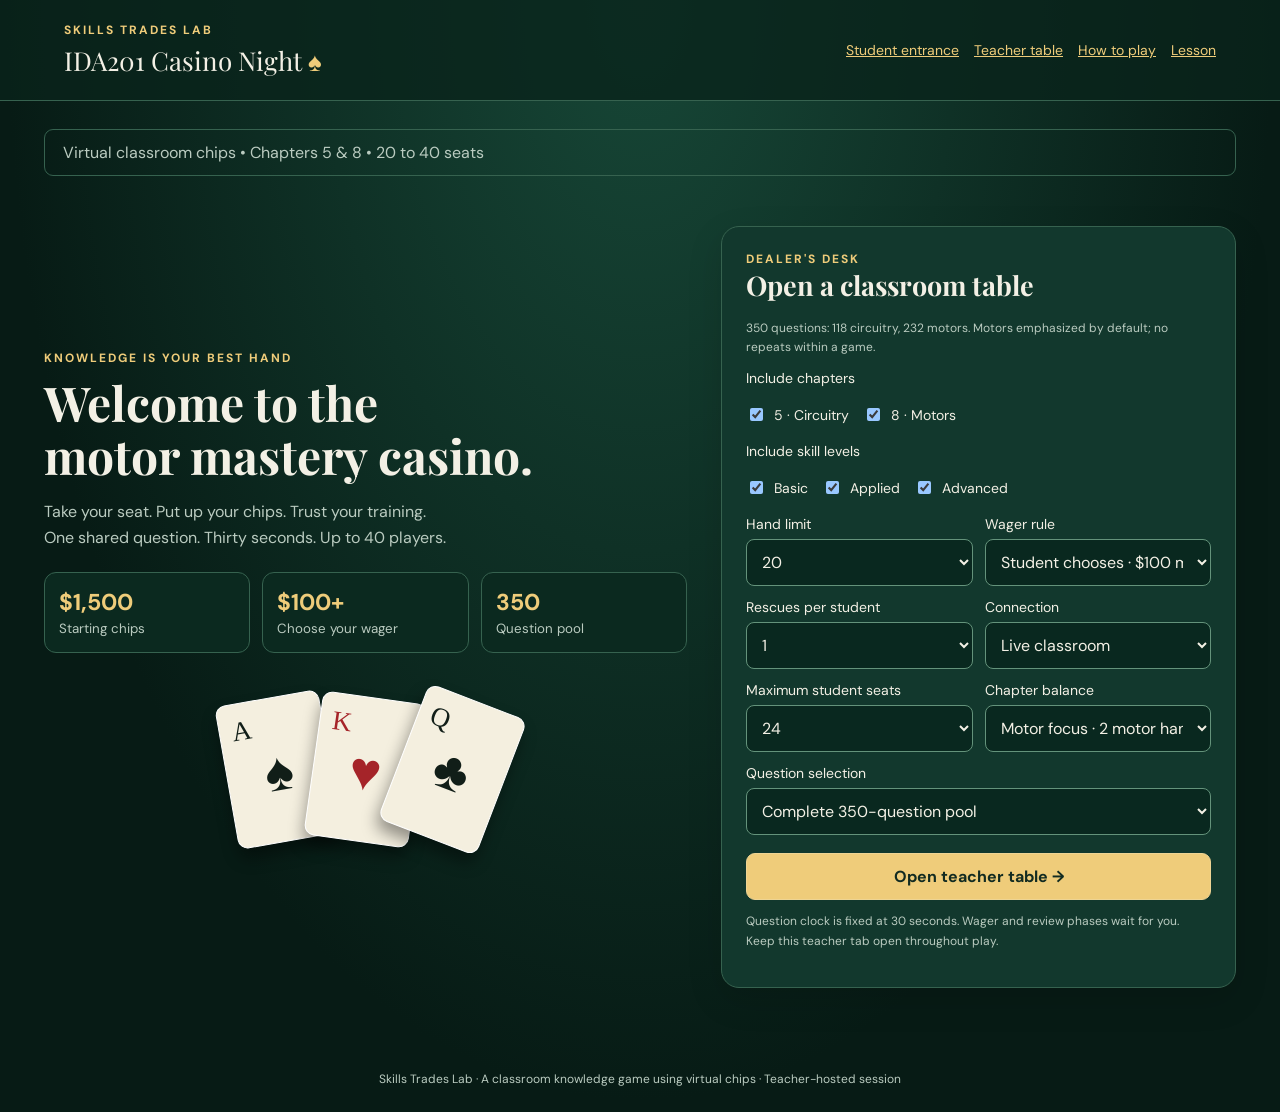
==== teacher.html @ 728e53bc "Add 350-question IDA201 casino game with 20–40 seats and motor teaching lesson" ====
<!doctype html><html lang="en"><head><meta charset="utf-8"><meta name="viewport" content="width=device-width,initial-scale=1"><meta name="theme-color" content="#12382d"><title>IDA201 Casino Night | Skills Trades Lab</title><link rel="stylesheet" href="styles.css"></head><body>
<header><div class="brand">SKILLS TRADES LAB<b>IDA201 Casino Night <span style="color:var(--gold)">♠</span></b></div><nav><a href="index.html">Student entrance</a><a href="teacher.html">Teacher table</a><a href="guide.html">How to play</a><a href="lesson.html">Lesson</a></nav></header>
<main><div id="notice" class="status" role="status" aria-live="polite">Virtual classroom chips • Chapters 5 &amp; 8 • 20 to 40 seats</div>
<section id="entrance"><div class="hero"><div><div class="eyebrow">Knowledge is your best hand</div><h1>Welcome to the<br>motor mastery casino.</h1><p class="muted">Take your seat. Put up your chips. Trust your training.<br>One shared question. Thirty seconds. Up to 40 players.</p><div class="stats"><div class="stat"><strong>$1,500</strong><small>Starting chips</small></div><div class="stat"><strong>$100+</strong><small>Choose your wager</small></div><div class="stat"><strong>350</strong><small>Question pool</small></div></div><div class="card-art" aria-hidden="true"><div class="playing-card">A<span class="suit">♠</span></div><div class="playing-card">K<span class="suit">♥</span></div><div class="playing-card">Q<span class="suit">♣</span></div></div></div>
<div class="panel" id="student-entry"><div class="eyebrow">Student entrance</div><h2>Join the table</h2><label for="student-name">Name or initials</label><input id="student-name" maxlength="24" autocomplete="nickname" placeholder="e.g. Jordan T."><label for="room-input">Room code</label><input id="room-input" maxlength="8" placeholder="Enter teacher's 8-character code" style="text-transform:uppercase"><label for="student-transport">Connection</label><select id="student-transport"><option value="peer">Live classroom · separate devices</option><option value="local">Same computer · tab test</option></select><button id="join" style="width:100%;margin-top:18px">Take my seat →</button><p class="tiny muted">Use the teacher's connection setting. Keep this tab open. Rejoining from the same tab restores your seat.</p></div>
<div class="panel hidden" id="teacher-entry"><div class="eyebrow">Dealer's desk</div><h2>Open a classroom table</h2><p class="tiny muted">350 questions: 118 circuitry, 232 motors. Motors emphasized by default; no repeats within a game.</p><label>Include chapters</label><div class="checks"><label><input type="checkbox" name="chapter" value="5" checked>5 · Circuitry</label><label><input type="checkbox" name="chapter" value="8" checked>8 · Motors</label></div><label>Include skill levels</label><div class="checks"><label><input type="checkbox" name="level" value="Basic" checked>Basic</label><label><input type="checkbox" name="level" value="Applied" checked>Applied</label><label><input type="checkbox" name="level" value="Advanced" checked>Advanced</label></div><div class="row"><div><label for="round-count">Hand limit</label><select id="round-count"><option>10</option><option selected>20</option><option>30</option><option>40</option><option>50</option></select></div><div><label for="wager-mode">Wager rule</label><select id="wager-mode"><option value="choice">Student chooses · $100 minimum</option><option value="fixed">Fixed $100 per hand</option></select></div></div><div class="row"><div><label for="rescue-limit">Rescues per student</label><select id="rescue-limit"><option selected>1</option><option>2</option><option>3</option></select></div><div><label for="teacher-transport">Connection</label><select id="teacher-transport"><option value="peer">Live classroom</option><option value="local">Same-computer test</option></select></div></div><div class="row"><div><label for="seat-capacity">Maximum student seats</label><select id="seat-capacity"><option>20</option><option selected>24</option><option>30</option><option>40</option></select></div><div><label for="chapter-mix">Chapter balance</label><select id="chapter-mix"><option value="motors">Motor focus · 2 motor hands to 1 circuitry</option><option value="even">Even chapter rotation</option></select></div></div><label for="question-source">Question selection</label><select id="question-source"><option value="all">Complete 350-question pool</option><option value="review">Uploaded review · 78 questions</option><option value="extra">New extra questions · 48 questions</option><option value="previous">Previous lesson pool · 224 questions</option></select><button id="host" style="width:100%;margin-top:18px">Open teacher table →</button><p class="tiny muted">Question clock is fixed at 30 seconds. Wager and review phases wait for you. Keep this teacher tab open throughout play.</p></div></div></section>
<section id="game" class="hidden"><div class="room-top"><div><div class="eyebrow">Table code</div><div id="room-code" class="room-code"></div></div><div><b id="phase-name"></b><div class="muted" id="hand-count"></div></div><div class="row"><button id="copy-link" class="secondary">Copy student link</button><button id="fullscreen" class="secondary">Full screen</button></div></div><div id="teacher-controls" class="controls hidden"><button id="start">Start game</button><button id="deal">Deal question</button><button id="next">Next hand</button><button id="export" class="secondary">Export results CSV</button><button id="end" class="danger">End game</button></div>
<div class="board"><div><div class="question-panel"><div class="meta"><div id="question-meta"></div><div id="timer" class="timer">♠</div></div><h2 id="question-title" class="question-title">Take a seat at the table.</h2><div id="answers" class="answers"></div><div id="question-note" class="result-note hidden"></div><div id="wager-panel" class="hidden"><label for="wager">Your wager</label><div class="row"><input id="wager" type="number" min="100" step="50" value="100"><button id="pledge">Put up $100</button></div><p class="tiny muted">Wagers lock before the question is revealed. If you do not lock a wager, the teacher's deal automatically commits $100.</p></div><div id="rescue-panel"></div></div><h3 style="margin-top:22px">CLASS ROSTER <small>Scroll to see all seats</small></h3><div id="seats" class="players" role="region" aria-label="Class roster" tabindex="0"></div></div><aside><div class="panel"><div class="eyebrow" id="wallet-title">Your chips</div><div class="balance" id="wallet">$1,500</div><p class="muted tiny" id="wallet-note">Learning chips only.</p><h3>HOUSE RULES</h3><p class="tiny muted">Correct: stake returned + matching profit.<br>Applied bonus: +$50.<br>Advanced bonus: +$100.<br>Wrong or timeout: wager lost.<br>Less than $100: out until rescued.</p><details><summary>Rescue rule</summary><p class="tiny">Between hands, an active student can voluntarily give an eliminated student half of current net winnings above the original $1,500. It must restore the recipient to at least $100. Default: one rescue per student.</p></details><h3>TABLE ACTIVITY</h3><ul id="ledger" class="ledger"></ul></div></aside></div><div id="summary" class="panel hidden" style="margin-top:20px"></div></section>
</main><footer>Skills Trades Lab · A classroom knowledge game using virtual chips · Teacher-hosted session</footer><script src="engine.js"></script><script src="vendor/peerjs.min.js"></script><script src="app.js"></script></body></html>
---- styles.css ----
@import url('https://fonts.googleapis.com/css2?family=DM+Sans:wght@400;500;600;700&family=Playfair+Display:wght@600;700&display=swap');
:root{color-scheme:dark;--ink:#f3f0e5;--muted:#bacbc0;--gold:#efcc7a;--panel:#12382d;--line:#36624f;--red:#ffaaaa}*{box-sizing:border-box}body{margin:0;background:radial-gradient(ellipse at 50% 0,#174737,#071b15 70%);color:var(--ink);font:16px 'DM Sans',system-ui,sans-serif;min-height:100vh}header{display:flex;justify-content:space-between;align-items:center;gap:15px;padding:22px 5%;border-bottom:1px solid var(--line);background:#09231bcc}.brand{font-weight:700;letter-spacing:2px;font-size:12px;color:var(--gold)}.brand b{display:block;color:var(--ink);font:26px 'Playfair Display',Georgia,serif;letter-spacing:0;margin-top:5px}nav{display:flex;gap:15px;font-size:14px}a{color:var(--gold)}main{max-width:1240px;margin:auto;padding:28px 24px}h1,h2{font-family:'Playfair Display',Georgia,serif}h1{font-size:48px;margin:10px 0 15px;line-height:1.12}h2{font-size:27px;margin:0 0 16px}h3{font-size:15px;letter-spacing:.7px;margin:10px 0}.eyebrow{font-size:12px;letter-spacing:2px;text-transform:uppercase;color:var(--gold);font-weight:700}.muted,small{color:var(--muted)}p{line-height:1.6}.hero{display:grid;grid-template-columns:1.25fr 1fr;gap:34px;align-items:center;padding:30px 0}.panel{border:1px solid var(--line);border-radius:18px;background:var(--panel);padding:24px;box-shadow:0 12px 35px #0002}.card-art{display:flex;justify-content:center;gap:0;padding:22px}.playing-card{width:105px;height:145px;border-radius:10px;background:#f4efdf;color:#111e18;padding:12px;font:27px Georgia;border:1px solid #fff;box-shadow:0 10px 16px #0006;transform:rotate(-10deg)}.playing-card:nth-child(2){transform:rotate(8deg);margin-left:-18px;color:#a52429}.playing-card:nth-child(3){transform:rotate(21deg);margin-left:-18px}.suit{display:block;text-align:center;font-size:54px}.chip{display:inline-block;background:#112c23;border:2px dashed var(--gold);border-radius:50%;padding:22px 12px;font-weight:700;color:var(--gold)}.stats{display:grid;grid-template-columns:repeat(3,1fr);gap:12px;margin:22px 0}.stat{border:1px solid var(--line);border-radius:12px;padding:14px;background:#0b291f}.stat strong{display:block;font-size:23px;color:var(--gold)}label{display:block;margin:12px 0 6px;font-size:14px}input,select,button{font:inherit}input,select{width:100%;background:#09281f;border:1px solid #64937b;border-radius:8px;color:var(--ink);padding:11px}button,.button{border:1px solid #eed494;background:var(--gold);color:#122b21;padding:12px 18px;border-radius:9px;font-weight:700;cursor:pointer;text-decoration:none;display:inline-block}button:hover{filter:brightness(1.1)}button:disabled{opacity:.45;cursor:not-allowed}.secondary{background:#173f31;color:var(--ink);border-color:#64816b}.danger{background:#592a2b;color:#fff;border-color:#a46d68}.row{display:flex;gap:12px;align-items:center;flex-wrap:wrap}.row>*{flex:1}.checks{display:flex;gap:14px;flex-wrap:wrap}.checks label{display:flex;gap:8px;align-items:center}.checks input{width:auto}.status{border:1px solid var(--line);padding:12px 18px;border-radius:9px;color:var(--muted);margin-bottom:20px}.error{border-color:#d88484;color:#ffc4c4;background:#4d282a}.room-top{display:flex;justify-content:space-between;align-items:center;gap:16px;margin-bottom:24px}.room-code{color:var(--gold);letter-spacing:4px;font-size:28px;font-weight:700}.board{display:grid;grid-template-columns:1fr 330px;gap:22px}.question-panel{background:radial-gradient(ellipse at center,#1b503b,#0f3025);border:2px solid #b28b46;border-radius:24px;padding:30px;min-height:395px}.question-title{font:27px/1.4 'DM Sans',sans-serif;letter-spacing:0;margin:22px 0}.answers{display:grid;grid-template-columns:1fr 1fr;gap:12px}.answer{text-align:left;background:#f0ebdd;color:#14291e;border:2px solid transparent;min-height:72px;display:flex;align-items:center;gap:12px}.answer b{background:#d9d4c3;min-width:30px;height:30px;border-radius:50%;text-align:center;padding:4px}.answer.selected{border-color:#f9d25d;background:#dfc47e}.answer.correct{background:#c1e7c2;border-color:#74b77b}.answer.wrong{background:#f3b5b4}.answer:disabled{opacity:1;cursor:default}.timer{width:64px;height:64px;display:grid;place-items:center;font-size:28px;border:3px solid var(--gold);border-radius:50%;color:var(--gold);font-weight:700}.timer.urgent{border-color:var(--red);color:var(--red)}.meta{display:flex;align-items:center;justify-content:space-between;gap:10px}.badge{display:inline-block;border:1px solid #66856a;border-radius:20px;padding:5px 10px;font-size:12px;margin-right:5px}.balance{font-size:40px;letter-spacing:-1px;color:var(--gold);font-weight:700}.players{display:grid;grid-template-columns:repeat(4,1fr);gap:12px;margin-top:22px}.seat{background:#102e24;border:1px solid var(--line);border-radius:14px;padding:16px;min-height:145px}.seat.mine{border-color:var(--gold)}.seat.out{border-color:#ac6262;background:#382526}.seat .money{display:block;color:var(--gold);font-weight:700;font-size:23px;margin:8px 0}.seat small{font-size:12px}.ledger{list-style:none;padding:0;font-size:13px}.ledger li{padding:9px 0;border-bottom:1px solid var(--line)}.result-note{border-left:3px solid var(--gold);padding:12px 16px;background:#0b2a1f;margin-top:18px;line-height:1.6}.controls{display:flex;gap:10px;flex-wrap:wrap;margin:16px 0}.controls button{flex:1}.hidden{display:none!important}footer{text-align:center;padding:25px;color:var(--muted);font-size:12px}.table-scroll{overflow:auto}table{width:100%;border-collapse:collapse;font-size:14px}th,td{padding:10px;text-align:left;border-bottom:1px solid var(--line)}details{padding:14px 0}summary{cursor:pointer;color:var(--gold)}.leader{background:#204731}.tiny{font-size:12px}#notice{white-space:pre-wrap}button:focus-visible,a:focus-visible,input:focus-visible,select:focus-visible{outline:3px solid #fff;outline-offset:3px} @media(max-width:850px){.hero,.board{grid-template-columns:1fr}.players{grid-template-columns:repeat(2,1fr)}.board aside{order:-1}.board aside .panel{padding:15px}.balance{font-size:28px}h1{font-size:38px}.card-art{padding:5px}.hero{padding:5px 0}.stats{margin:12px 0}}@media(max-width:540px){.answers{grid-template-columns:1fr}main{padding:20px 14px}.question-panel{padding:20px}.question-title{font-size:22px}header{padding:16px}.brand b{font-size:20px}nav{gap:8px;font-size:12px}.room-top{flex-wrap:wrap}.stats .stat{padding:10px}.stat strong{font-size:20px}}

#seats{max-height:460px;overflow:auto;scrollbar-color:var(--gold) var(--panel);padding-right:6px}.seat{min-height:130px}.question-panel{min-height:420px}.lesson-page{max-width:980px}.lesson-page .panel{margin-bottom:22px}.lesson-page h2{margin-top:22px}.lesson-page table{min-width:600px}.lesson-page p{line-height:1.65}

@media print{@page{size:letter portrait;margin:.65in}body{background:#fff!important;color:#000!important;font-size:11pt}header,footer,button{display:none!important}main.lesson-page{max-width:none;padding:0}.lesson-page .panel{background:#fff;color:#000;border:0;box-shadow:none;padding:0;break-after:page}.lesson-page .panel:last-child{break-after:auto}.lesson-page p{line-height:1.2}.lesson-page h2,.lesson-page h3,.lesson-page .eyebrow,.lesson-page .muted,.lesson-page a{color:#000!important}.lesson-page table{min-width:0;font-size:9pt}.lesson-page td,.lesson-page th{padding:6px;border-color:#ccc}.lesson-page details{display:block}.table-scroll{overflow:visible}}
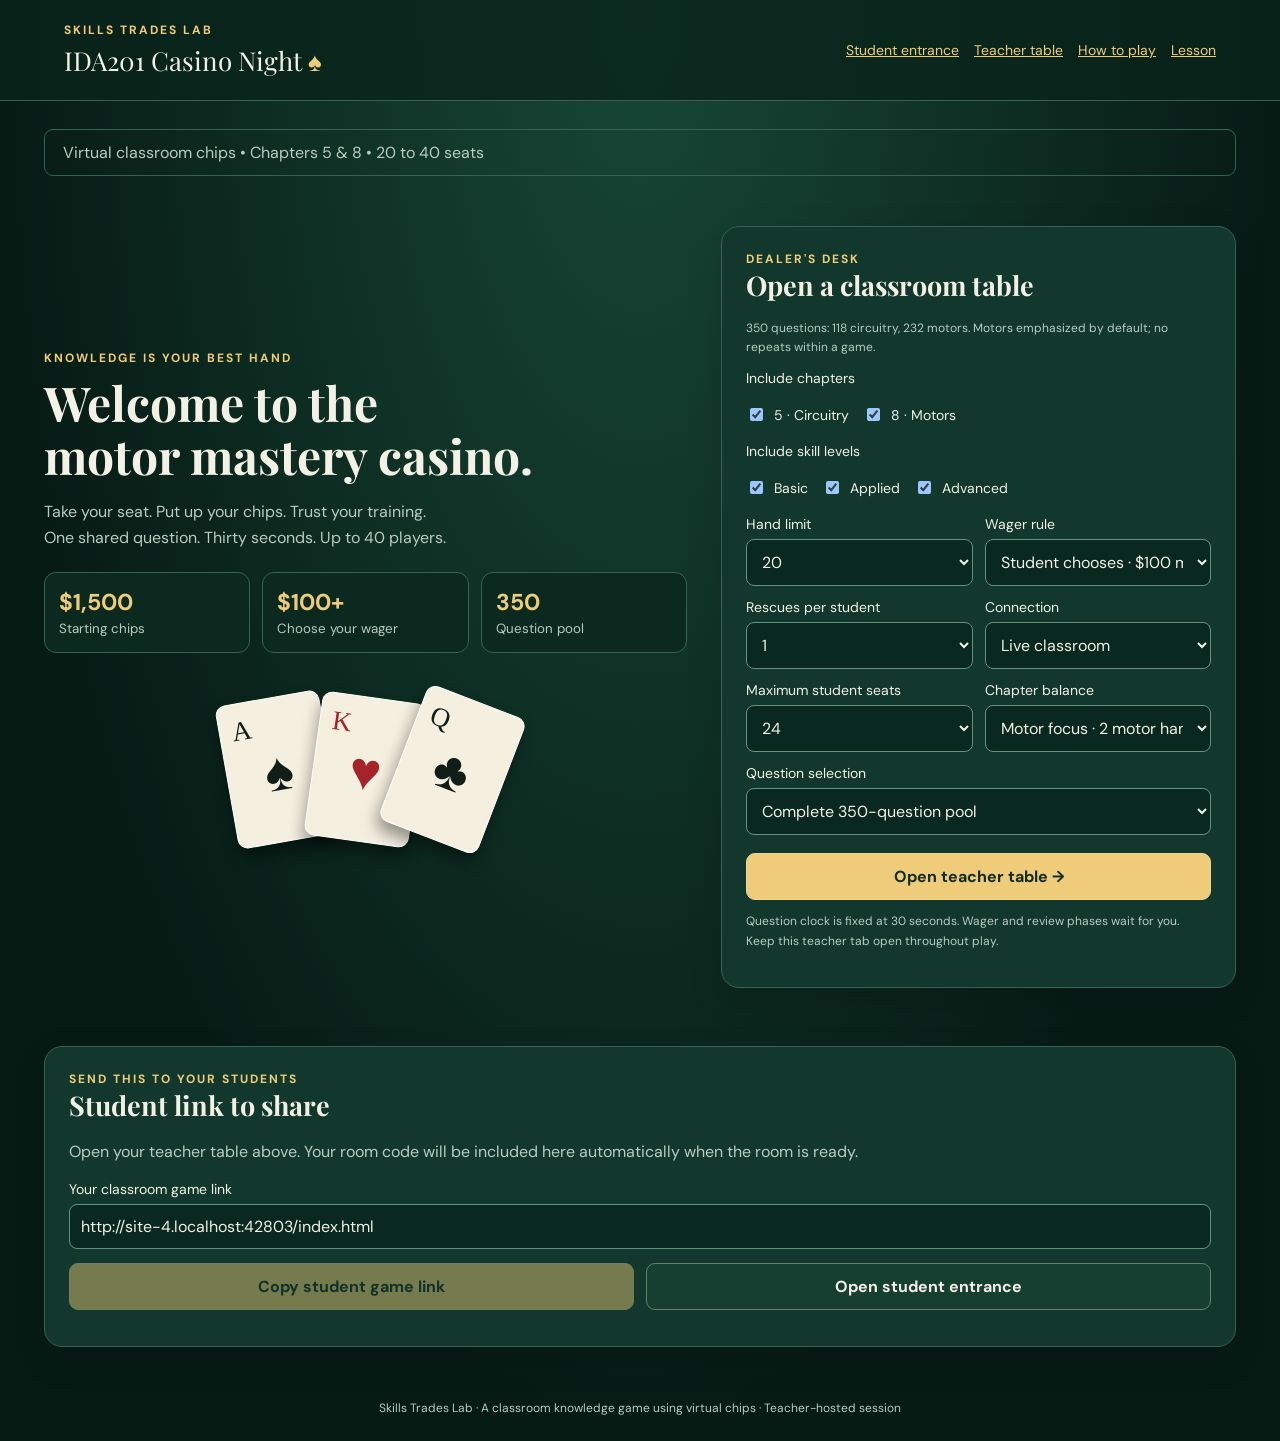
==== commit 0c1b9aef: "Add student sharing link panel below the teacher table" ====
--- a/teacher.html
+++ b/teacher.html
@@ -6,4 +6,5 @@
 <div class="panel hidden" id="teacher-entry"><div class="eyebrow">Dealer's desk</div><h2>Open a classroom table</h2><p class="tiny muted">350 questions: 118 circuitry, 232 motors. Motors emphasized by default; no repeats within a game.</p><label>Include chapters</label><div class="checks"><label><input type="checkbox" name="chapter" value="5" checked>5 · Circuitry</label><label><input type="checkbox" name="chapter" value="8" checked>8 · Motors</label></div><label>Include skill levels</label><div class="checks"><label><input type="checkbox" name="level" value="Basic" checked>Basic</label><label><input type="checkbox" name="level" value="Applied" checked>Applied</label><label><input type="checkbox" name="level" value="Advanced" checked>Advanced</label></div><div class="row"><div><label for="round-count">Hand limit</label><select id="round-count"><option>10</option><option selected>20</option><option>30</option><option>40</option><option>50</option></select></div><div><label for="wager-mode">Wager rule</label><select id="wager-mode"><option value="choice">Student chooses · $100 minimum</option><option value="fixed">Fixed $100 per hand</option></select></div></div><div class="row"><div><label for="rescue-limit">Rescues per student</label><select id="rescue-limit"><option selected>1</option><option>2</option><option>3</option></select></div><div><label for="teacher-transport">Connection</label><select id="teacher-transport"><option value="peer">Live classroom</option><option value="local">Same-computer test</option></select></div></div><div class="row"><div><label for="seat-capacity">Maximum student seats</label><select id="seat-capacity"><option>20</option><option selected>24</option><option>30</option><option>40</option></select></div><div><label for="chapter-mix">Chapter balance</label><select id="chapter-mix"><option value="motors">Motor focus · 2 motor hands to 1 circuitry</option><option value="even">Even chapter rotation</option></select></div></div><label for="question-source">Question selection</label><select id="question-source"><option value="all">Complete 350-question pool</option><option value="review">Uploaded review · 78 questions</option><option value="extra">New extra questions · 48 questions</option><option value="previous">Previous lesson pool · 224 questions</option></select><button id="host" style="width:100%;margin-top:18px">Open teacher table →</button><p class="tiny muted">Question clock is fixed at 30 seconds. Wager and review phases wait for you. Keep this teacher tab open throughout play.</p></div></div></section>
 <section id="game" class="hidden"><div class="room-top"><div><div class="eyebrow">Table code</div><div id="room-code" class="room-code"></div></div><div><b id="phase-name"></b><div class="muted" id="hand-count"></div></div><div class="row"><button id="copy-link" class="secondary">Copy student link</button><button id="fullscreen" class="secondary">Full screen</button></div></div><div id="teacher-controls" class="controls hidden"><button id="start">Start game</button><button id="deal">Deal question</button><button id="next">Next hand</button><button id="export" class="secondary">Export results CSV</button><button id="end" class="danger">End game</button></div>
 <div class="board"><div><div class="question-panel"><div class="meta"><div id="question-meta"></div><div id="timer" class="timer">♠</div></div><h2 id="question-title" class="question-title">Take a seat at the table.</h2><div id="answers" class="answers"></div><div id="question-note" class="result-note hidden"></div><div id="wager-panel" class="hidden"><label for="wager">Your wager</label><div class="row"><input id="wager" type="number" min="100" step="50" value="100"><button id="pledge">Put up $100</button></div><p class="tiny muted">Wagers lock before the question is revealed. If you do not lock a wager, the teacher's deal automatically commits $100.</p></div><div id="rescue-panel"></div></div><h3 style="margin-top:22px">CLASS ROSTER <small>Scroll to see all seats</small></h3><div id="seats" class="players" role="region" aria-label="Class roster" tabindex="0"></div></div><aside><div class="panel"><div class="eyebrow" id="wallet-title">Your chips</div><div class="balance" id="wallet">$1,500</div><p class="muted tiny" id="wallet-note">Learning chips only.</p><h3>HOUSE RULES</h3><p class="tiny muted">Correct: stake returned + matching profit.<br>Applied bonus: +$50.<br>Advanced bonus: +$100.<br>Wrong or timeout: wager lost.<br>Less than $100: out until rescued.</p><details><summary>Rescue rule</summary><p class="tiny">Between hands, an active student can voluntarily give an eliminated student half of current net winnings above the original $1,500. It must restore the recipient to at least $100. Default: one rescue per student.</p></details><h3>TABLE ACTIVITY</h3><ul id="ledger" class="ledger"></ul></div></aside></div><div id="summary" class="panel hidden" style="margin-top:20px"></div></section>
-</main><footer>Skills Trades Lab · A classroom knowledge game using virtual chips · Teacher-hosted session</footer><script src="engine.js"></script><script src="vendor/peerjs.min.js"></script><script src="app.js"></script></body></html>
+<section id="student-share" class="panel" style="margin-top:28px" aria-labelledby="student-share-title"><div class="eyebrow">Send this to your students</div><h2 id="student-share-title">Student link to share</h2><p id="student-share-hint" class="muted">Open your teacher table above. Your room code will be included here automatically when the room is ready.</p><label for="student-share-url">Your classroom game link</label><input id="student-share-url" type="url" readonly spellcheck="false" aria-describedby="student-share-hint"><div class="row" style="margin-top:14px"><button id="copy-student-bottom" disabled>Copy student game link</button><a id="open-student-bottom" class="button secondary" target="_blank" rel="noopener noreferrer" style="text-align:center">Open student entrance</a></div><p id="student-share-status" role="status" aria-live="polite" class="tiny"></p></section>
+</main><footer>Skills Trades Lab · A classroom knowledge game using virtual chips · Teacher-hosted session</footer><script src="engine.js"></script><script src="vendor/peerjs.min.js"></script><script src="app.js?v=20261013-student-link"></script></body></html>
